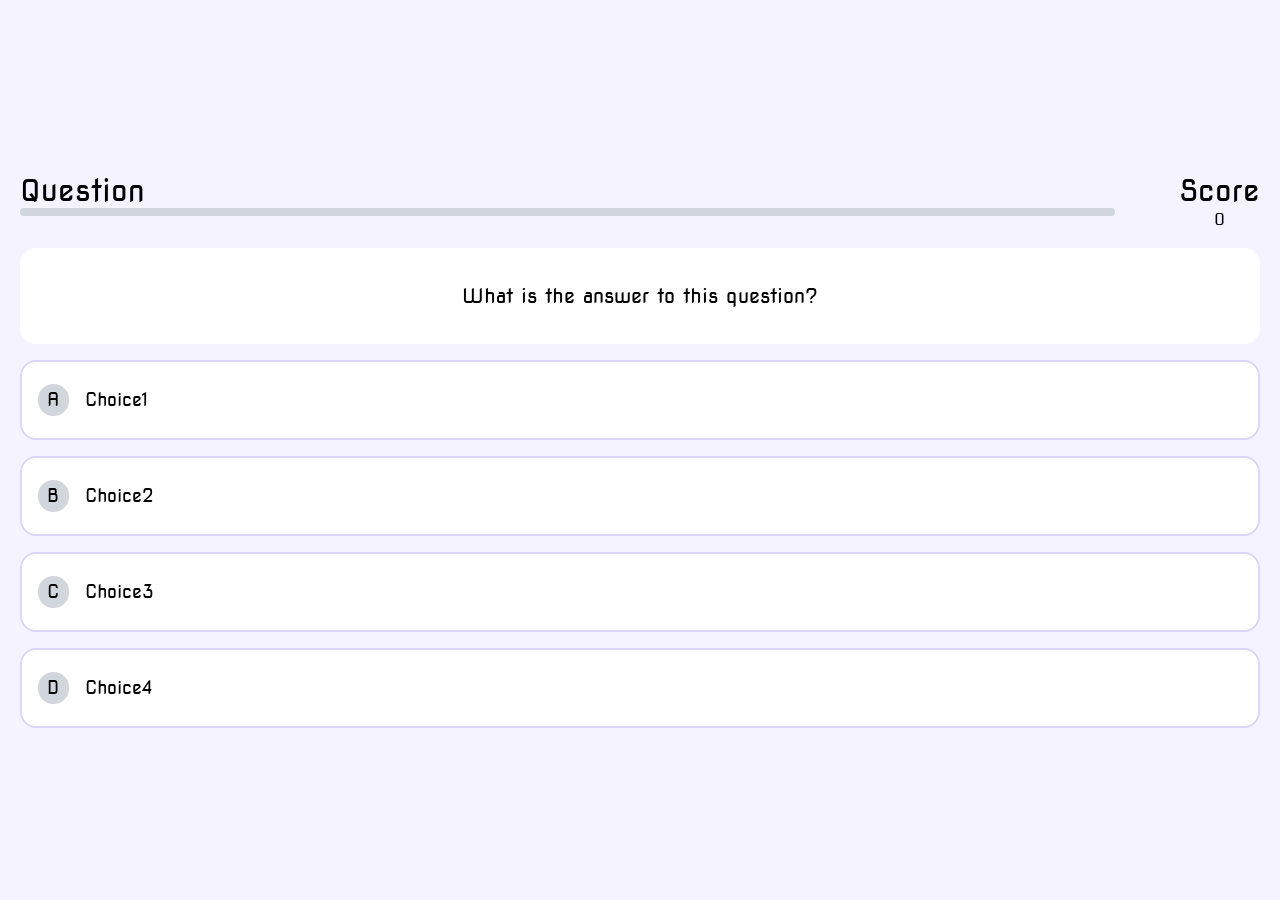
==== game.html @ 47054bf1 "home page and game page design" ====
<!DOCTYPE html>
<html lang="en">

<head>
  <meta charset="UTF-8">
  <meta name="viewport" content="width=device-width, initial-scale=1.0">
  <title>Play Quiz - QuizMaster | Answer Questions & Track Your Score</title>
<meta name="description" content="Answer multiple-choice questions one at a time and watch your score update live. Test your knowledge and see how many you can get right in this fast-paced quiz challenge.">
<link rel="shortcut icon" href="./assets/img/logo.ico" type="image/x-icon">

  <link rel="preconnect" href="https://fonts.googleapis.com">
<link rel="preconnect" href="https://fonts.gstatic.com" crossorigin>
<link href="https://fonts.googleapis.com/css2?family=Nova+Square&display=swap" rel="stylesheet">

  <link rel="stylesheet" href="/assets/css/output.css">
</head>

<body class="bg-violet-50 text-black dark:bg-slate-900 dark:text-violet-50 font-display">

  <div class="container px-4 md:px-5 mx-auto">
    <div id="game" class="flex flex-col gap-4 justify-center items-center min-h-screen">

      <div id="hud" class="flex gap-16 w-full">
        <div id="hud-item" class="w-full">
          <p id="progressText" class="text-3xl">Question</p>
          <div id="progressBar" class="w-full h-2 bg-gray-300 rounded-2xl overflow-hidden">
            <div id="progressBarFull" class="h-full bg-green-500 w-0"></div>
          </div>
        </div>

        <div id="hud-item" class="">
          <p id="progressText" class="text-3xl text-center">Score</p>
          <h1 id="score" class="text-center">0</h1>
        </div>

      </div>

      <h1 id="question" class="h-24 text-xl flex justify-center items-center bg-white w-full rounded-2xl">What is the answer to this question?</h1>
      <div id="choice" class="flex gap-2 items-center w-full rounded-2xl border-2 border-violet-200 bg-white text-lg p-4 transition-all ease-in-out duration-300 hover:cursor-pointer hover:shadow-2xl hover:bg-violet-200 hover:scale-[1.02]">
        <span id="choice_Prefix" class="w-8 h-8 rounded-full bg-gray-300 flex justify-center items-center">A</span>
        <p id="choice_text" class="p-2 w-full" data-number="1">Choice1</p>
      </div>

      <div id="choice" class="flex gap-2 items-center w-full rounded-2xl border-2 border-violet-200 bg-white text-lg p-4 transition-all ease-in-out duration-300 hover:cursor-pointer hover:shadow-2xl hover:bg-violet-200 hover:scale-[1.02]">
        <span id="choice_Prefix" class="w-8 h-8 rounded-full bg-gray-300 flex justify-center items-center">B</span>
        <p id="choice_text" class="p-2 w-full" data-number="2">Choice2</p>
      </div>

      <div id="choice" class="flex gap-2 items-center w-full rounded-2xl border-2 border-violet-200 bg-white text-lg p-4 transition-all ease-in-out duration-300 hover:cursor-pointer hover:shadow-2xl hover:bg-violet-200 hover:scale-[1.02]">
        <span id="choice_Prefix" class="w-8 h-8 rounded-full bg-gray-300 flex justify-center items-center">C</span>
        <p id="choice_text" class="p-2 w-full" data-number="3">Choice3</p>
      </div>

      <div id="choice" class="flex gap-2 items-center w-full rounded-2xl border-2 border-violet-200 bg-white text-lg p-4 transition-all ease-in-out duration-300 hover:cursor-pointer hover:shadow-2xl hover:bg-violet-200 hover:scale-[1.02]">
        <span id="choice_Prefix" class="w-8 h-8 rounded-full bg-gray-300 flex justify-center items-center">D</span>
        <p id="choice_text" class="p-2 w-full" data-number="4">Choice4</p>
      </div>



    </div>
  </div>

  <script src="./assets/js/main.js"></script>

</body>

</html>
---- assets/css/output.css ----
/*! tailwindcss v4.3.3 | MIT License | https://tailwindcss.com */
@layer properties;
@layer theme, base, components, utilities;
@layer theme {
  :root, :host {
    --font-sans: -apple-system, BlinkMacSystemFont, "Segoe UI", Roboto, "Helvetica Neue",
      "Noto Sans", Arial, sans-serif, "Apple Color Emoji", "Segoe UI Emoji",
      "Segoe UI Symbol", "Noto Color Emoji";
    --font-mono: ui-monospace, SFMono-Regular, Menlo, Monaco, Consolas, "Liberation Mono",
      "Courier New", monospace;
    --color-green-300: oklch(87.1% 0.15 154.449);
    --color-green-400: oklch(79.2% 0.209 151.711);
    --color-green-500: oklch(72.3% 0.219 149.579);
    --color-violet-50: oklch(96.9% 0.016 293.756);
    --color-violet-200: oklch(89.4% 0.057 293.283);
    --color-violet-500: oklch(60.6% 0.25 292.717);
    --color-violet-600: oklch(54.1% 0.281 293.009);
    --color-fuchsia-500: oklch(66.7% 0.295 322.15);
    --color-fuchsia-600: oklch(59.1% 0.293 322.896);
    --color-slate-900: oklch(20.8% 0.042 265.755);
    --color-gray-100: oklch(96.7% 0.003 264.542);
    --color-gray-200: oklch(92.8% 0.006 264.531);
    --color-gray-300: oklch(87.2% 0.01 258.338);
    --color-black: #000;
    --color-white: #fff;
    --spacing: 0.25rem;
    --text-lg: 1.125rem;
    --text-lg--line-height: calc(1.75 / 1.125);
    --text-xl: 1.25rem;
    --text-xl--line-height: calc(1.75 / 1.25);
    --text-2xl: 1.5rem;
    --text-2xl--line-height: calc(2 / 1.5);
    --text-3xl: 1.875rem;
    --text-3xl--line-height: calc(2.25 / 1.875);
    --text-5xl: 3rem;
    --text-5xl--line-height: 1;
    --font-weight-bold: 700;
    --radius-2xl: 1rem;
    --ease-in-out: cubic-bezier(0.4, 0, 0.2, 1);
    --default-transition-duration: 150ms;
    --default-transition-timing-function: cubic-bezier(0.4, 0, 0.2, 1);
    --default-font-family: var(--font-sans);
    --default-mono-font-family: var(--font-mono);
  }
}
@layer base {
  *, ::after, ::before, ::backdrop, ::file-selector-button {
    box-sizing: border-box;
    margin: 0;
    padding: 0;
    border: 0 solid;
  }
  html, :host {
    line-height: 1.5;
    -webkit-text-size-adjust: 100%;
    tab-size: 4;
    font-family: var(--default-font-family, -apple-system, BlinkMacSystemFont, "Segoe UI", Roboto, "Helvetica Neue", "Noto Sans", Arial, sans-serif, "Apple Color Emoji", "Segoe UI Emoji", "Segoe UI Symbol", "Noto Color Emoji");
    font-feature-settings: var(--default-font-feature-settings, normal);
    font-variation-settings: var(--default-font-variation-settings, normal);
    -webkit-tap-highlight-color: transparent;
  }
  hr {
    height: 0;
    color: inherit;
    border-top-width: 1px;
  }
  abbr:where([title]) {
    -webkit-text-decoration: underline dotted;
    text-decoration: underline dotted;
  }
  h1, h2, h3, h4, h5, h6 {
    font-size: inherit;
    font-weight: inherit;
  }
  a {
    color: inherit;
    -webkit-text-decoration: inherit;
    text-decoration: inherit;
  }
  b, strong {
    font-weight: bolder;
  }
  code, kbd, samp, pre {
    font-family: var(--default-mono-font-family, ui-monospace, SFMono-Regular, Menlo, Monaco, Consolas, "Liberation Mono", "Courier New", monospace);
    font-feature-settings: var(--default-mono-font-feature-settings, normal);
    font-variation-settings: var(--default-mono-font-variation-settings, normal);
    font-size: 1em;
  }
  small {
    font-size: 80%;
  }
  sub, sup {
    font-size: 75%;
    line-height: 0;
    position: relative;
    vertical-align: baseline;
  }
  sub {
    bottom: -0.25em;
  }
  sup {
    top: -0.5em;
  }
  table {
    text-indent: 0;
    border-color: inherit;
    border-collapse: collapse;
  }
  :-moz-focusring:where(:not(iframe)) {
    outline: auto;
  }
  progress {
    vertical-align: baseline;
  }
  summary {
    display: list-item;
  }
  ol, ul, menu {
    list-style: none;
  }
  img, svg, video, canvas, audio, iframe, embed, object {
    display: block;
    vertical-align: middle;
  }
  img, video {
    max-width: 100%;
    height: auto;
  }
  button, input, select, optgroup, textarea, ::file-selector-button {
    font: inherit;
    font-feature-settings: inherit;
    font-variation-settings: inherit;
    letter-spacing: inherit;
    color: inherit;
    border-radius: 0;
    background-color: transparent;
    opacity: 1;
  }
  :where(select:is([multiple], [size])) optgroup {
    font-weight: bolder;
  }
  :where(select:is([multiple], [size])) optgroup option {
    padding-inline-start: 20px;
  }
  ::file-selector-button {
    margin-inline-end: 4px;
  }
  ::placeholder {
    opacity: 1;
  }
  @supports (not (-webkit-appearance: -apple-pay-button))  or (contain-intrinsic-size: 1px) {
    ::placeholder {
      color: currentcolor;
      @supports (color: color-mix(in lab, red, red)) {
        color: color-mix(in oklab, currentcolor 50%, transparent);
      }
    }
  }
  textarea {
    resize: vertical;
  }
  ::-webkit-search-decoration {
    -webkit-appearance: none;
  }
  ::-webkit-date-and-time-value {
    min-height: 1lh;
    text-align: inherit;
  }
  ::-webkit-datetime-edit {
    display: inline-flex;
  }
  ::-webkit-datetime-edit-fields-wrapper {
    padding: 0;
  }
  ::-webkit-datetime-edit, ::-webkit-datetime-edit-year-field, ::-webkit-datetime-edit-month-field, ::-webkit-datetime-edit-day-field, ::-webkit-datetime-edit-hour-field, ::-webkit-datetime-edit-minute-field, ::-webkit-datetime-edit-second-field, ::-webkit-datetime-edit-millisecond-field, ::-webkit-datetime-edit-meridiem-field {
    padding-block: 0;
  }
  ::-webkit-calendar-picker-indicator {
    line-height: 1;
  }
  :-moz-ui-invalid {
    box-shadow: none;
  }
  button, input:where([type="button"], [type="reset"], [type="submit"]), ::file-selector-button {
    appearance: button;
  }
  ::-webkit-inner-spin-button, ::-webkit-outer-spin-button {
    height: auto;
  }
  [hidden]:where(:not([hidden="until-found"])) {
    display: none !important;
  }
}
@layer utilities {
  .container {
    width: 100%;
    @media (width >= 480px) {
      max-width: 480px;
    }
    @media (width >= 640px) {
      max-width: 640px;
    }
    @media (width >= 768px) {
      max-width: 768px;
    }
    @media (width >= 992px) {
      max-width: 992px;
    }
    @media (width >= 1280px) {
      max-width: 1280px;
    }
    @media (width >= 1536px) {
      max-width: 1536px;
    }
    @media (width >= 1920px) {
      max-width: 1920px;
    }
  }
  .mx-auto {
    margin-inline: auto;
  }
  .flex {
    display: flex;
  }
  .table {
    display: table;
  }
  .h-2 {
    height: calc(var(--spacing) * 2);
  }
  .h-8 {
    height: calc(var(--spacing) * 8);
  }
  .h-24 {
    height: calc(var(--spacing) * 24);
  }
  .h-40 {
    height: calc(var(--spacing) * 40);
  }
  .h-full {
    height: 100%;
  }
  .min-h-screen {
    min-height: 100vh;
  }
  .w-0 {
    width: 0px;
  }
  .w-1 {
    width: var(--spacing);
  }
  .w-1\/2 {
    width: calc(1 / 2 * 100%);
  }
  .w-1\/3 {
    width: calc(1 / 3 * 100%);
  }
  .w-8 {
    width: calc(var(--spacing) * 8);
  }
  .w-50 {
    width: calc(var(--spacing) * 50);
  }
  .w-full {
    width: 100%;
  }
  .border-collapse {
    border-collapse: collapse;
  }
  .resize {
    resize: both;
  }
  .flex-col {
    flex-direction: column;
  }
  .items-center {
    align-items: center;
  }
  .justify-center {
    justify-content: center;
  }
  .gap-1 {
    gap: var(--spacing);
  }
  .gap-2 {
    gap: calc(var(--spacing) * 2);
  }
  .gap-4 {
    gap: calc(var(--spacing) * 4);
  }
  .gap-5 {
    gap: calc(var(--spacing) * 5);
  }
  .gap-8 {
    gap: calc(var(--spacing) * 8);
  }
  .gap-12 {
    gap: calc(var(--spacing) * 12);
  }
  .gap-16 {
    gap: calc(var(--spacing) * 16);
  }
  .overflow-hidden {
    overflow: hidden;
  }
  .rounded-2xl {
    border-radius: var(--radius-2xl);
  }
  .rounded-full {
    border-radius: calc(infinity * 1px);
  }
  .border {
    border-style: var(--tw-border-style);
    border-width: 1px;
  }
  .border-2 {
    border-style: var(--tw-border-style);
    border-width: 2px;
  }
  .border-green-300 {
    border-color: var(--color-green-300);
  }
  .border-green-400 {
    border-color: var(--color-green-400);
  }
  .border-violet-200 {
    border-color: var(--color-violet-200);
  }
  .bg-gray-100 {
    background-color: var(--color-gray-100);
  }
  .bg-gray-200 {
    background-color: var(--color-gray-200);
  }
  .bg-gray-300 {
    background-color: var(--color-gray-300);
  }
  .bg-green-300 {
    background-color: var(--color-green-300);
  }
  .bg-green-400 {
    background-color: var(--color-green-400);
  }
  .bg-green-500 {
    background-color: var(--color-green-500);
  }
  .bg-violet-50 {
    background-color: var(--color-violet-50);
  }
  .bg-white {
    background-color: var(--color-white);
  }
  .bg-linear-to-bl {
    --tw-gradient-position: to bottom left;
    @supports (background-image: linear-gradient(in lab, red, red)) {
      --tw-gradient-position: to bottom left in oklab;
    }
    background-image: linear-gradient(var(--tw-gradient-stops));
  }
  .from-violet-500 {
    --tw-gradient-from: var(--color-violet-500);
    --tw-gradient-stops: var(--tw-gradient-via-stops, var(--tw-gradient-position), var(--tw-gradient-from) var(--tw-gradient-from-position), var(--tw-gradient-to) var(--tw-gradient-to-position));
  }
  .to-fuchsia-500 {
    --tw-gradient-to: var(--color-fuchsia-500);
    --tw-gradient-stops: var(--tw-gradient-via-stops, var(--tw-gradient-position), var(--tw-gradient-from) var(--tw-gradient-from-position), var(--tw-gradient-to) var(--tw-gradient-to-position));
  }
  .p-2 {
    padding: calc(var(--spacing) * 2);
  }
  .p-4 {
    padding: calc(var(--spacing) * 4);
  }
  .px-4 {
    padding-inline: calc(var(--spacing) * 4);
  }
  .px-5 {
    padding-inline: calc(var(--spacing) * 5);
  }
  .py-1 {
    padding-block: var(--spacing);
  }
  .py-2 {
    padding-block: calc(var(--spacing) * 2);
  }
  .py-5 {
    padding-block: calc(var(--spacing) * 5);
  }
  .py-8 {
    padding-block: calc(var(--spacing) * 8);
  }
  .text-center {
    text-align: center;
  }
  .font-display {
    font-family: Nova Square, sans-serif;
  }
  .text-2xl {
    font-size: var(--text-2xl);
    line-height: var(--tw-leading, var(--text-2xl--line-height));
  }
  .text-3xl {
    font-size: var(--text-3xl);
    line-height: var(--tw-leading, var(--text-3xl--line-height));
  }
  .text-5xl {
    font-size: var(--text-5xl);
    line-height: var(--tw-leading, var(--text-5xl--line-height));
  }
  .text-lg {
    font-size: var(--text-lg);
    line-height: var(--tw-leading, var(--text-lg--line-height));
  }
  .text-xl {
    font-size: var(--text-xl);
    line-height: var(--tw-leading, var(--text-xl--line-height));
  }
  .font-bold {
    --tw-font-weight: var(--font-weight-bold);
    font-weight: var(--font-weight-bold);
  }
  .text-black {
    color: var(--color-black);
  }
  .text-white {
    color: var(--color-white);
  }
  .no-underline {
    text-decoration-line: none;
  }
  .underline {
    text-decoration-line: underline;
  }
  .outline {
    outline-style: var(--tw-outline-style);
    outline-width: 1px;
  }
  .transition-all {
    transition-property: all;
    transition-timing-function: var(--tw-ease, var(--default-transition-timing-function));
    transition-duration: var(--tw-duration, var(--default-transition-duration));
  }
  .duration-300 {
    --tw-duration: 300ms;
    transition-duration: 300ms;
  }
  .ease-in-out {
    --tw-ease: var(--ease-in-out);
    transition-timing-function: var(--ease-in-out);
  }
  @media (hover: hover) {
    .hover\:scale-105:hover {
      --tw-scale-x: 105%;
      --tw-scale-y: 105%;
      --tw-scale-z: 105%;
      scale: var(--tw-scale-x) var(--tw-scale-y);
    }
    .hover\:scale-\[1\.02\]:hover {
      scale: 1.02;
    }
    .hover\:cursor-pointer:hover {
      cursor: pointer;
    }
    .hover\:bg-violet-200:hover {
      background-color: var(--color-violet-200);
    }
    .hover\:from-violet-600:hover {
      --tw-gradient-from: var(--color-violet-600);
      --tw-gradient-stops: var(--tw-gradient-via-stops, var(--tw-gradient-position), var(--tw-gradient-from) var(--tw-gradient-from-position), var(--tw-gradient-to) var(--tw-gradient-to-position));
    }
    .hover\:to-fuchsia-600:hover {
      --tw-gradient-to: var(--color-fuchsia-600);
      --tw-gradient-stops: var(--tw-gradient-via-stops, var(--tw-gradient-position), var(--tw-gradient-from) var(--tw-gradient-from-position), var(--tw-gradient-to) var(--tw-gradient-to-position));
    }
    .hover\:shadow-2xl:hover {
      --tw-shadow: 0 25px 50px -12px var(--tw-shadow-color, rgb(0 0 0 / 0.25));
      box-shadow: var(--tw-inset-shadow), var(--tw-inset-ring-shadow), var(--tw-ring-offset-shadow), var(--tw-ring-shadow), var(--tw-shadow);
    }
  }
  @media (width >= 480px) {
    .xs\:flex-col {
      flex-direction: column;
    }
  }
  @media (width >= 640px) {
    .sm\:flex-col {
      flex-direction: column;
    }
    .sm\:flex-row {
      flex-direction: row;
    }
  }
  @media (width >= 768px) {
    .md\:px-5 {
      padding-inline: calc(var(--spacing) * 5);
    }
    .md\:py-8 {
      padding-block: calc(var(--spacing) * 8);
    }
  }
  .dark\:bg-slate-900:is(.dark *) {
    background-color: var(--color-slate-900);
  }
  .dark\:text-violet-50:is(.dark *) {
    color: var(--color-violet-50);
  }
}
@property --tw-border-style {
  syntax: "*";
  inherits: false;
  initial-value: solid;
}
@property --tw-gradient-position {
  syntax: "*";
  inherits: false;
}
@property --tw-gradient-from {
  syntax: "<color>";
  inherits: false;
  initial-value: #0000;
}
@property --tw-gradient-via {
  syntax: "<color>";
  inherits: false;
  initial-value: #0000;
}
@property --tw-gradient-to {
  syntax: "<color>";
  inherits: false;
  initial-value: #0000;
}
@property --tw-gradient-stops {
  syntax: "*";
  inherits: false;
}
@property --tw-gradient-via-stops {
  syntax: "*";
  inherits: false;
}
@property --tw-gradient-from-position {
  syntax: "<length-percentage>";
  inherits: false;
  initial-value: 0%;
}
@property --tw-gradient-via-position {
  syntax: "<length-percentage>";
  inherits: false;
  initial-value: 50%;
}
@property --tw-gradient-to-position {
  syntax: "<length-percentage>";
  inherits: false;
  initial-value: 100%;
}
@property --tw-font-weight {
  syntax: "*";
  inherits: false;
}
@property --tw-outline-style {
  syntax: "*";
  inherits: false;
  initial-value: solid;
}
@property --tw-duration {
  syntax: "*";
  inherits: false;
}
@property --tw-ease {
  syntax: "*";
  inherits: false;
}
@property --tw-scale-x {
  syntax: "*";
  inherits: false;
  initial-value: 1;
}
@property --tw-scale-y {
  syntax: "*";
  inherits: false;
  initial-value: 1;
}
@property --tw-scale-z {
  syntax: "*";
  inherits: false;
  initial-value: 1;
}
@property --tw-shadow {
  syntax: "*";
  inherits: false;
  initial-value: 0 0 #0000;
}
@property --tw-shadow-color {
  syntax: "*";
  inherits: false;
}
@property --tw-shadow-alpha {
  syntax: "<percentage>";
  inherits: false;
  initial-value: 100%;
}
@property --tw-inset-shadow {
  syntax: "*";
  inherits: false;
  initial-value: 0 0 #0000;
}
@property --tw-inset-shadow-color {
  syntax: "*";
  inherits: false;
}
@property --tw-inset-shadow-alpha {
  syntax: "<percentage>";
  inherits: false;
  initial-value: 100%;
}
@property --tw-ring-color {
  syntax: "*";
  inherits: false;
}
@property --tw-ring-shadow {
  syntax: "*";
  inherits: false;
  initial-value: 0 0 #0000;
}
@property --tw-inset-ring-color {
  syntax: "*";
  inherits: false;
}
@property --tw-inset-ring-shadow {
  syntax: "*";
  inherits: false;
  initial-value: 0 0 #0000;
}
@property --tw-ring-inset {
  syntax: "*";
  inherits: false;
}
@property --tw-ring-offset-width {
  syntax: "<length>";
  inherits: false;
  initial-value: 0px;
}
@property --tw-ring-offset-color {
  syntax: "*";
  inherits: false;
  initial-value: #fff;
}
@property --tw-ring-offset-shadow {
  syntax: "*";
  inherits: false;
  initial-value: 0 0 #0000;
}
@layer properties {
  @supports ((-webkit-hyphens: none) and (not (margin-trim: inline))) or ((-moz-orient: inline) and (not (color:rgb(from red r g b)))) {
    *, ::before, ::after, ::backdrop {
      --tw-border-style: solid;
      --tw-gradient-position: initial;
      --tw-gradient-from: #0000;
      --tw-gradient-via: #0000;
      --tw-gradient-to: #0000;
      --tw-gradient-stops: initial;
      --tw-gradient-via-stops: initial;
      --tw-gradient-from-position: 0%;
      --tw-gradient-via-position: 50%;
      --tw-gradient-to-position: 100%;
      --tw-font-weight: initial;
      --tw-outline-style: solid;
      --tw-duration: initial;
      --tw-ease: initial;
      --tw-scale-x: 1;
      --tw-scale-y: 1;
      --tw-scale-z: 1;
      --tw-shadow: 0 0 #0000;
      --tw-shadow-color: initial;
      --tw-shadow-alpha: 100%;
      --tw-inset-shadow: 0 0 #0000;
      --tw-inset-shadow-color: initial;
      --tw-inset-shadow-alpha: 100%;
      --tw-ring-color: initial;
      --tw-ring-shadow: 0 0 #0000;
      --tw-inset-ring-color: initial;
      --tw-inset-ring-shadow: 0 0 #0000;
      --tw-ring-inset: initial;
      --tw-ring-offset-width: 0px;
      --tw-ring-offset-color: #fff;
      --tw-ring-offset-shadow: 0 0 #0000;
    }
  }
}
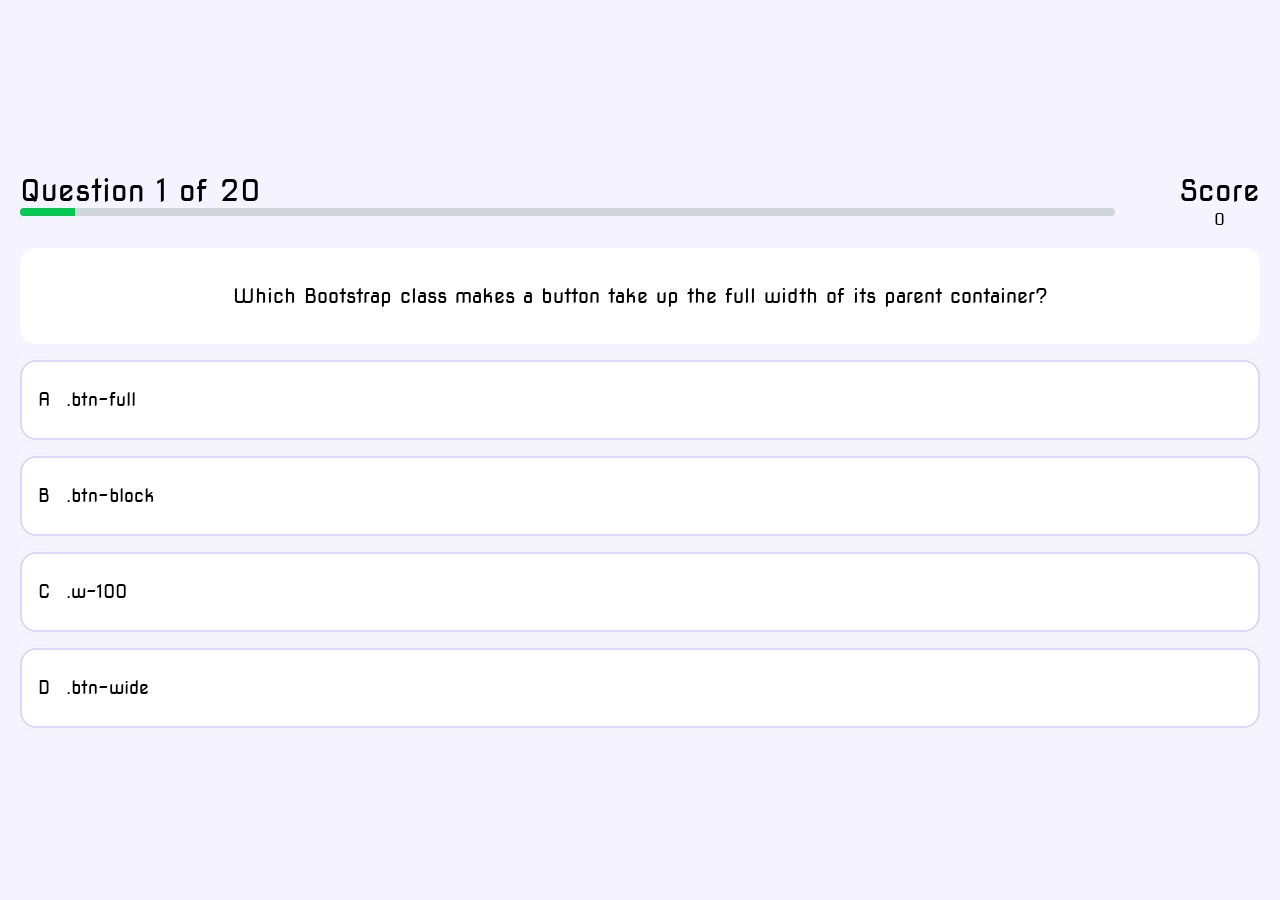
==== commit 03cca038: "add javascript" ====
--- a/game.html
+++ b/game.html
@@ -13,6 +13,7 @@
 <link href="https://fonts.googleapis.com/css2?family=Nova+Square&display=swap" rel="stylesheet">
 
   <link rel="stylesheet" href="/assets/css/output.css">
+  <link rel="stylesheet" href="./assets/css/main.css">
 </head>
 
 <body class="bg-violet-50 text-black dark:bg-slate-900 dark:text-violet-50 font-display">
@@ -21,39 +22,39 @@
     <div id="game" class="flex flex-col gap-4 justify-center items-center min-h-screen">
 
       <div id="hud" class="flex gap-16 w-full">
-        <div id="hud-item" class="w-full">
+        <div class="w-full">
           <p id="progressText" class="text-3xl">Question</p>
           <div id="progressBar" class="w-full h-2 bg-gray-300 rounded-2xl overflow-hidden">
             <div id="progressBarFull" class="h-full bg-green-500 w-0"></div>
           </div>
         </div>
 
-        <div id="hud-item" class="">
-          <p id="progressText" class="text-3xl text-center">Score</p>
+        <div class="">
+          <p class="text-3xl text-center">Score</p>
           <h1 id="score" class="text-center">0</h1>
         </div>
 
       </div>
 
       <h1 id="question" class="h-24 text-xl flex justify-center items-center bg-white w-full rounded-2xl">What is the answer to this question?</h1>
-      <div id="choice" class="flex gap-2 items-center w-full rounded-2xl border-2 border-violet-200 bg-white text-lg p-4 transition-all ease-in-out duration-300 hover:cursor-pointer hover:shadow-2xl hover:bg-violet-200 hover:scale-[1.02]">
-        <span id="choice_Prefix" class="w-8 h-8 rounded-full bg-gray-300 flex justify-center items-center">A</span>
-        <p id="choice_text" class="p-2 w-full" data-number="1">Choice1</p>
+      <div class="choice flex gap-2 items-center w-full rounded-2xl border-2 border-violet-200 bg-white text-lg p-4 transition-all ease-in-out duration-300 hover:cursor-pointer hover:shadow-2xl hover:bg-violet-200 hover:scale-[1.02]">
+        <span class="choice_Prefix">A</span>
+        <p  class="choice_text p-2 w-full" data-number="1">Choice1</p>
       </div>
 
-      <div id="choice" class="flex gap-2 items-center w-full rounded-2xl border-2 border-violet-200 bg-white text-lg p-4 transition-all ease-in-out duration-300 hover:cursor-pointer hover:shadow-2xl hover:bg-violet-200 hover:scale-[1.02]">
-        <span id="choice_Prefix" class="w-8 h-8 rounded-full bg-gray-300 flex justify-center items-center">B</span>
-        <p id="choice_text" class="p-2 w-full" data-number="2">Choice2</p>
+      <div class="choice flex gap-2 items-center w-full rounded-2xl border-2 border-violet-200 bg-white text-lg p-4 transition-all ease-in-out duration-300 hover:cursor-pointer hover:shadow-2xl hover:bg-violet-200 hover:scale-[1.02]">
+        <span class="choice_Prefix">B</span>
+        <p  class="choice_text p-2 w-full" data-number="2">Choice2</p>
       </div>
 
-      <div id="choice" class="flex gap-2 items-center w-full rounded-2xl border-2 border-violet-200 bg-white text-lg p-4 transition-all ease-in-out duration-300 hover:cursor-pointer hover:shadow-2xl hover:bg-violet-200 hover:scale-[1.02]">
-        <span id="choice_Prefix" class="w-8 h-8 rounded-full bg-gray-300 flex justify-center items-center">C</span>
-        <p id="choice_text" class="p-2 w-full" data-number="3">Choice3</p>
+      <div class="choice flex gap-2 items-center w-full rounded-2xl border-2 border-violet-200 bg-white text-lg p-4 transition-all ease-in-out duration-300 hover:cursor-pointer hover:shadow-2xl hover:bg-violet-200 hover:scale-[1.02]">
+        <span class="choice_Prefix">C</span>
+        <p  class="choice_text p-2 w-full" data-number="3">Choice3</p>
       </div>
 
-      <div id="choice" class="flex gap-2 items-center w-full rounded-2xl border-2 border-violet-200 bg-white text-lg p-4 transition-all ease-in-out duration-300 hover:cursor-pointer hover:shadow-2xl hover:bg-violet-200 hover:scale-[1.02]">
-        <span id="choice_Prefix" class="w-8 h-8 rounded-full bg-gray-300 flex justify-center items-center">D</span>
-        <p id="choice_text" class="p-2 w-full" data-number="4">Choice4</p>
+      <div class="choice flex gap-2 items-center w-full rounded-2xl border-2 border-violet-200 bg-white text-lg p-4 transition-all ease-in-out duration-300 hover:cursor-pointer hover:shadow-2xl hover:bg-violet-200 hover:scale-[1.02]">
+        <span class="choice_Prefix">D</span>
+        <p  class="choice_text p-2 w-full" data-number="4">Choice4</p>
       </div>
 
 
@@ -61,7 +62,7 @@
     </div>
   </div>
 
-  <script src="./assets/js/main.js"></script>
+  <script src="./assets/js/game.js"></script>
 
 </body>
 
--- a/assets/css/output.css
+++ b/assets/css/output.css
@@ -8,6 +8,11 @@
       "Segoe UI Symbol", "Noto Color Emoji";
     --font-mono: ui-monospace, SFMono-Regular, Menlo, Monaco, Consolas, "Liberation Mono",
       "Courier New", monospace;
+    --color-red-200: oklch(88.5% 0.062 18.334);
+    --color-red-500: oklch(63.7% 0.237 25.331);
+    --color-green-50: oklch(98.2% 0.018 155.826);
+    --color-green-100: oklch(96.2% 0.044 156.743);
+    --color-green-200: oklch(92.5% 0.084 155.995);
     --color-green-300: oklch(87.1% 0.15 154.449);
     --color-green-400: oklch(79.2% 0.209 151.711);
     --color-green-500: oklch(72.3% 0.219 149.579);
@@ -192,6 +197,18 @@
   }
 }
 @layer utilities {
+  .absolute {
+    position: absolute;
+  }
+  .fixed {
+    position: fixed;
+  }
+  .relative {
+    position: relative;
+  }
+  .static {
+    position: static;
+  }
   .container {
     width: 100%;
     @media (width >= 480px) {
@@ -222,6 +239,9 @@
   .flex {
     display: flex;
   }
+  .grid {
+    display: grid;
+  }
   .table {
     display: table;
   }
@@ -231,6 +251,9 @@
   .h-8 {
     height: calc(var(--spacing) * 8);
   }
+  .h-10 {
+    height: calc(var(--spacing) * 10);
+  }
   .h-24 {
     height: calc(var(--spacing) * 24);
   }
@@ -258,8 +281,14 @@
   .w-8 {
     width: calc(var(--spacing) * 8);
   }
+  .w-10 {
+    width: calc(var(--spacing) * 10);
+  }
   .w-50 {
     width: calc(var(--spacing) * 50);
+  }
+  .w-100 {
+    width: calc(var(--spacing) * 100);
   }
   .w-full {
     width: 100%;
@@ -317,15 +346,27 @@
     border-style: var(--tw-border-style);
     border-width: 2px;
   }
+  .border-green-200 {
+    border-color: var(--color-green-200);
+  }
   .border-green-300 {
     border-color: var(--color-green-300);
   }
   .border-green-400 {
     border-color: var(--color-green-400);
   }
+  .border-green-500 {
+    border-color: var(--color-green-500);
+  }
+  .border-red-500 {
+    border-color: var(--color-red-500);
+  }
   .border-violet-200 {
     border-color: var(--color-violet-200);
   }
+  .border-violet-500 {
+    border-color: var(--color-violet-500);
+  }
   .bg-gray-100 {
     background-color: var(--color-gray-100);
   }
@@ -335,6 +376,33 @@
   .bg-gray-300 {
     background-color: var(--color-gray-300);
   }
+  .bg-gray-300\/70 {
+    background-color: color-mix(in srgb, oklch(87.2% 0.01 258.338) 70%, transparent);
+    @supports (color: color-mix(in lab, red, red)) {
+      background-color: color-mix(in oklab, var(--color-gray-300) 70%, transparent);
+    }
+  }
+  .bg-gray-300\/80 {
+    background-color: color-mix(in srgb, oklch(87.2% 0.01 258.338) 80%, transparent);
+    @supports (color: color-mix(in lab, red, red)) {
+      background-color: color-mix(in oklab, var(--color-gray-300) 80%, transparent);
+    }
+  }
+  .bg-green-50 {
+    background-color: var(--color-green-50);
+  }
+  .bg-green-100 {
+    background-color: var(--color-green-100);
+  }
+  .bg-green-200 {
+    background-color: var(--color-green-200);
+  }
+  .bg-green-200\/70 {
+    background-color: color-mix(in srgb, oklch(92.5% 0.084 155.995) 70%, transparent);
+    @supports (color: color-mix(in lab, red, red)) {
+      background-color: color-mix(in oklab, var(--color-green-200) 70%, transparent);
+    }
+  }
   .bg-green-300 {
     background-color: var(--color-green-300);
   }
@@ -343,6 +411,9 @@
   }
   .bg-green-500 {
     background-color: var(--color-green-500);
+  }
+  .bg-red-200 {
+    background-color: var(--color-red-200);
   }
   .bg-violet-50 {
     background-color: var(--color-violet-50);
--- a/assets/css/main.css
+++ b/assets/css/main.css
@@ -0,0 +1,10 @@
+.isCorrect{
+  border: oklch(76.8% 0.233 130.85);
+  background-color: oklch(93.8% 0.127 124.321);
+}
+
+
+.isNotCorrect{
+  border: oklch(63.7% 0.237 25.331);
+  background-color: oklch(88.5% 0.062 18.334);
+}
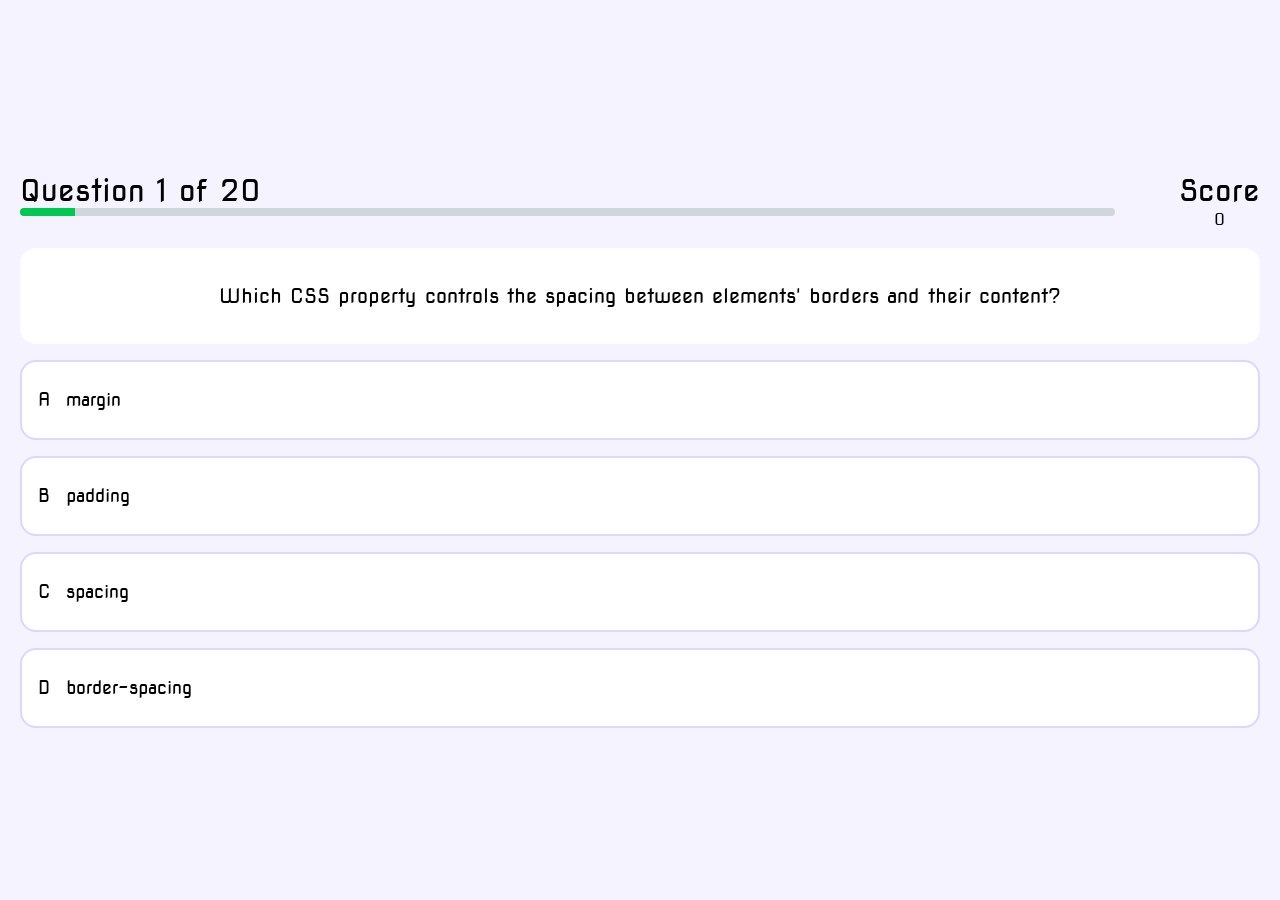
==== commit bd45fd5f: "fix output.css link" ====
--- a/game.html
+++ b/game.html
@@ -12,7 +12,7 @@
 <link rel="preconnect" href="https://fonts.gstatic.com" crossorigin>
 <link href="https://fonts.googleapis.com/css2?family=Nova+Square&display=swap" rel="stylesheet">
 
-  <link rel="stylesheet" href="/assets/css/output.css">
+  <link rel="stylesheet" href="./assets/css/output.css">
   <link rel="stylesheet" href="./assets/css/main.css">
 </head>
 
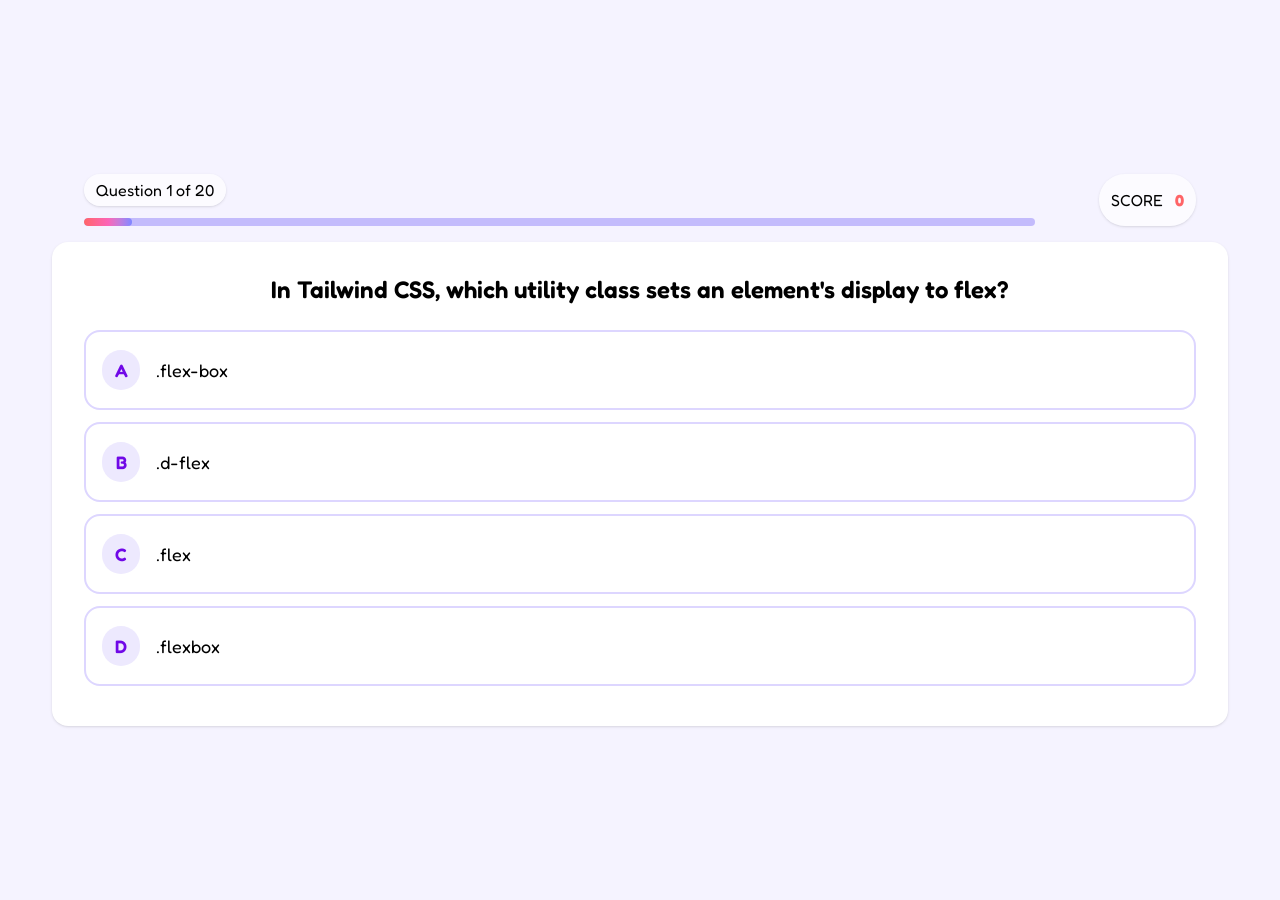
==== commit 5791120c: "fix game and index page design, add next button" ====
--- a/game.html
+++ b/game.html
@@ -5,13 +5,15 @@
   <meta charset="UTF-8">
   <meta name="viewport" content="width=device-width, initial-scale=1.0">
   <title>Play Quiz - QuizMaster | Answer Questions & Track Your Score</title>
-<meta name="description" content="Answer multiple-choice questions one at a time and watch your score update live. Test your knowledge and see how many you can get right in this fast-paced quiz challenge.">
-<link rel="shortcut icon" href="./assets/img/logo.ico" type="image/x-icon">
+  <meta name="description"
+    content="Answer multiple-choice questions one at a time and watch your score update live. Test your knowledge and see how many you can get right in this fast-paced quiz challenge.">
+  <link rel="shortcut icon" href="./assets/img/logo.ico" type="image/x-icon">
 
   <link rel="preconnect" href="https://fonts.googleapis.com">
-<link rel="preconnect" href="https://fonts.gstatic.com" crossorigin>
-<link href="https://fonts.googleapis.com/css2?family=Nova+Square&display=swap" rel="stylesheet">
-
+  <link rel="preconnect" href="https://fonts.gstatic.com" crossorigin>
+  <link
+    href="https://fonts.googleapis.com/css2?family=DM+Sans:ital,opsz,wght@0,9..40,100..1000;1,9..40,100..1000&family=Fredoka:wght@300..700&family=Space+Mono:ital,wght@0,400;0,700;1,400;1,700&display=swap"
+    rel="stylesheet">
   <link rel="stylesheet" href="./assets/css/output.css">
   <link rel="stylesheet" href="./assets/css/main.css">
 </head>
@@ -19,44 +21,73 @@
 <body class="bg-violet-50 text-black dark:bg-slate-900 dark:text-violet-50 font-display">
 
   <div class="container px-4 md:px-5 mx-auto">
-    <div id="game" class="flex flex-col gap-4 justify-center items-center min-h-screen">
+    <div class="flex flex-col gap-4 justify-center py-5 px-6 sm:px-8 items-center min-h-screen">
 
-      <div id="hud" class="flex gap-16 w-full">
-        <div class="w-full">
-          <p id="progressText" class="text-3xl">Question</p>
-          <div id="progressBar" class="w-full h-2 bg-gray-300 rounded-2xl overflow-hidden">
-            <div id="progressBarFull" class="h-full bg-green-500 w-0"></div>
+      <div class="flex gap-16 w-full px-6 sm:px-8">
+        <div class="w-full flex flex-col gap-3 items-start">
+          <span id="progressText" class="progressText bg-white/70 px-3 py-1 rounded-full shadow-sm">Q1 /
+            10</span>
+          <div class="progressBar w-full h-2 rounded-full overflow-hidden bg-indigo-600/30">
+            <div
+              class="progressBarFull h-full rounded-full bg-linear-to-r from-red-400 via-pink-400 to-indigo-400 transition-all duration-300 ease-in-out"
+              style="width:10%"></div>
           </div>
+
         </div>
 
-        <div class="">
-          <p class="text-3xl text-center">Score</p>
-          <h1 id="score" class="text-center">0</h1>
-        </div>
+        <span class="bg-white/70 px-3 py-1 rounded-full shadow-sm flex gap-3 items-center">
+          SCORE <span class="score text-red-400 font-bold">0</span>
+        </span>
 
       </div>
 
-      <h1 id="question" class="h-24 text-xl flex justify-center items-center bg-white w-full rounded-2xl">What is the answer to this question?</h1>
-      <div class="choice flex gap-2 items-center w-full rounded-2xl border-2 border-violet-200 bg-white text-lg p-4 transition-all ease-in-out duration-300 hover:cursor-pointer hover:shadow-2xl hover:bg-violet-200 hover:scale-[1.02]">
-        <span class="choice_Prefix">A</span>
-        <p  class="choice_text p-2 w-full" data-number="1">Choice1</p>
+      <div class="bg-white rounded-2xl p-6 sm:p-8 shadow-sm w-full flex flex-col gap-2 justify-end">
+
+        <h1
+          class="question  font-display text-xl sm:text-2xl font-semibold mb-4 flex justify-center items-center w-full rounded-2xl">
+          What is the answer to this question?</h1>
+
+        <div class="flex flex-col gap-3">
+          <div
+            class="choice flex gap-2 items-center w-full rounded-2xl border-2 border-violet-200 group text-lg p-4 transition-all ease-in-out duration-300 hover:cursor-pointer hover:shadow-2xl hover:scale-[1.01]">
+            <span
+              class="flex h-10 w-10 items-center justify-center rounded-full bg-violet-100 text-violet-700 font-semibold transition-all duration-300 group-hover:bg-violet-500 group-hover:text-white">
+              A</span>
+            <p class="choice_text p-2 w-full" data-number="1">Choice1</p>
+          </div>
+
+          <div
+            class="choice flex gap-2 items-center w-full rounded-2xl border-2 border-violet-200 group text-lg p-4 transition-all ease-in-out duration-300 hover:cursor-pointer hover:shadow-2xl hover:scale-[1.01]">
+            <span
+              class="flex h-10 w-10 items-center justify-center rounded-full bg-violet-100 text-violet-700 font-semibold transition-all duration-300 group-hover:bg-violet-500 group-hover:text-white">B</span>
+            <p class="choice_text p-2 w-full" data-number="2">Choice2</p>
+          </div>
+
+          <div
+            class="choice flex gap-2 items-center w-full rounded-2xl border-2 border-violet-200 group text-lg p-4 transition-all ease-in-out duration-300 hover:cursor-pointer hover:shadow-2xl hover:scale-[1.01]">
+            <span
+              class="flex h-10 w-10 items-center justify-center rounded-full bg-violet-100 text-violet-700 font-semibold transition-all duration-300 group-hover:bg-violet-500 group-hover:text-white">C</span>
+            <p class="choice_text p-2 w-full" data-number="3">Choice3</p>
+          </div>
+
+          <div
+            class="choice flex gap-2 items-center w-full rounded-2xl border-2 border-violet-200 group text-lg p-4 transition-all ease-in-out duration-300 hover:cursor-pointer hover:shadow-2xl hover:scale-[1.01]">
+            <span
+              class="flex h-10 w-10 items-center justify-center rounded-full bg-violet-100 text-violet-700 font-semibold transition-all duration-300 group-hover:bg-violet-500 group-hover:text-white">D</span>
+            <p class="choice_text p-2 w-full" data-number="4">Choice4</p>
+          </div>
+        </div>
+<div class="flex justify-end">
+  <button 
+  class="nextBtn hidden flex gap-2 font-display font-semibold px-6 py-2.5 rounded-2xl bg-pink-500 text-white shadow-sm shadow-pink-500 hover:brightness-105">
+  Next <svg xmlns="http://www.w3.org/2000/svg" width="24" height="24" viewBox="0 0 24 24">
+	<path fill="currentColor" d="M12 21c-.801 0-1.555-.312-2.121-.879S8.999 18.8 9 17.998c0-.746.271-.998.764-1.998H4.928c-1.654 0-3-1.347-3-3s1.346-3 3-3h4.836C9.27 9 9 8.745 9 7.999a2.98 2.98 0 0 1 .88-2.121c1.132-1.132 3.108-1.133 4.241.001L21.242 13l-7.121 7.121A2.98 2.98 0 0 1 12 21m-7.072-9a1.001 1.001 0 0 0 0 2h9.658l-3.293 3.293a1 1 0 0 0-.293.706c0 .269.104.519.293.708a1.023 1.023 0 0 0 1.414 0L18.414 13l-5.707-5.707a1.023 1.023 0 0 0-1.414 0a1 1 0 0 0-.293.706c0 .268.104.519.293.708L14.586 12z" />
+</svg>
+
+</button>
+</div>
+
       </div>
-
-      <div class="choice flex gap-2 items-center w-full rounded-2xl border-2 border-violet-200 bg-white text-lg p-4 transition-all ease-in-out duration-300 hover:cursor-pointer hover:shadow-2xl hover:bg-violet-200 hover:scale-[1.02]">
-        <span class="choice_Prefix">B</span>
-        <p  class="choice_text p-2 w-full" data-number="2">Choice2</p>
-      </div>
-
-      <div class="choice flex gap-2 items-center w-full rounded-2xl border-2 border-violet-200 bg-white text-lg p-4 transition-all ease-in-out duration-300 hover:cursor-pointer hover:shadow-2xl hover:bg-violet-200 hover:scale-[1.02]">
-        <span class="choice_Prefix">C</span>
-        <p  class="choice_text p-2 w-full" data-number="3">Choice3</p>
-      </div>
-
-      <div class="choice flex gap-2 items-center w-full rounded-2xl border-2 border-violet-200 bg-white text-lg p-4 transition-all ease-in-out duration-300 hover:cursor-pointer hover:shadow-2xl hover:bg-violet-200 hover:scale-[1.02]">
-        <span class="choice_Prefix">D</span>
-        <p  class="choice_text p-2 w-full" data-number="4">Choice4</p>
-      </div>
-
 
 
     </div>
--- a/assets/css/output.css
+++ b/assets/css/output.css
@@ -3,32 +3,32 @@
 @layer theme, base, components, utilities;
 @layer theme {
   :root, :host {
-    --font-sans: -apple-system, BlinkMacSystemFont, "Segoe UI", Roboto, "Helvetica Neue",
-      "Noto Sans", Arial, sans-serif, "Apple Color Emoji", "Segoe UI Emoji",
-      "Segoe UI Symbol", "Noto Color Emoji";
-    --font-mono: ui-monospace, SFMono-Regular, Menlo, Monaco, Consolas, "Liberation Mono",
-      "Courier New", monospace;
-    --color-red-200: oklch(88.5% 0.062 18.334);
-    --color-red-500: oklch(63.7% 0.237 25.331);
-    --color-green-50: oklch(98.2% 0.018 155.826);
-    --color-green-100: oklch(96.2% 0.044 156.743);
-    --color-green-200: oklch(92.5% 0.084 155.995);
-    --color-green-300: oklch(87.1% 0.15 154.449);
-    --color-green-400: oklch(79.2% 0.209 151.711);
+    --color-red-400: oklch(70.4% 0.191 22.216);
+    --color-amber-300: oklch(87.9% 0.169 91.605);
+    --color-amber-700: oklch(55.5% 0.163 48.998);
     --color-green-500: oklch(72.3% 0.219 149.579);
+    --color-indigo-400: oklch(67.3% 0.182 276.935);
+    --color-indigo-600: oklch(51.1% 0.262 276.966);
+    --color-indigo-900: oklch(35.9% 0.144 278.697);
     --color-violet-50: oklch(96.9% 0.016 293.756);
+    --color-violet-100: oklch(94.3% 0.029 294.588);
     --color-violet-200: oklch(89.4% 0.057 293.283);
     --color-violet-500: oklch(60.6% 0.25 292.717);
     --color-violet-600: oklch(54.1% 0.281 293.009);
+    --color-violet-700: oklch(49.1% 0.27 292.581);
     --color-fuchsia-500: oklch(66.7% 0.295 322.15);
     --color-fuchsia-600: oklch(59.1% 0.293 322.896);
+    --color-pink-400: oklch(71.8% 0.202 349.761);
+    --color-pink-500: oklch(65.6% 0.241 354.308);
     --color-slate-900: oklch(20.8% 0.042 265.755);
-    --color-gray-100: oklch(96.7% 0.003 264.542);
-    --color-gray-200: oklch(92.8% 0.006 264.531);
     --color-gray-300: oklch(87.2% 0.01 258.338);
     --color-black: #000;
     --color-white: #fff;
     --spacing: 0.25rem;
+    --container-sm: 24rem;
+    --container-md: 28rem;
+    --text-sm: 0.875rem;
+    --text-sm--line-height: calc(1.25 / 0.875);
     --text-lg: 1.125rem;
     --text-lg--line-height: calc(1.75 / 1.125);
     --text-xl: 1.25rem;
@@ -37,15 +37,18 @@
     --text-2xl--line-height: calc(2 / 1.5);
     --text-3xl: 1.875rem;
     --text-3xl--line-height: calc(2.25 / 1.875);
+    --text-4xl: 2.25rem;
+    --text-4xl--line-height: calc(2.5 / 2.25);
     --text-5xl: 3rem;
     --text-5xl--line-height: 1;
+    --font-weight-semibold: 600;
     --font-weight-bold: 700;
+    --leading-tight: 1.25;
     --radius-2xl: 1rem;
+    --radius-3xl: 1.5rem;
     --ease-in-out: cubic-bezier(0.4, 0, 0.2, 1);
     --default-transition-duration: 150ms;
     --default-transition-timing-function: cubic-bezier(0.4, 0, 0.2, 1);
-    --default-font-family: var(--font-sans);
-    --default-mono-font-family: var(--font-mono);
   }
 }
 @layer base {
@@ -59,9 +62,9 @@
     line-height: 1.5;
     -webkit-text-size-adjust: 100%;
     tab-size: 4;
-    font-family: var(--default-font-family, -apple-system, BlinkMacSystemFont, "Segoe UI", Roboto, "Helvetica Neue", "Noto Sans", Arial, sans-serif, "Apple Color Emoji", "Segoe UI Emoji", "Segoe UI Symbol", "Noto Color Emoji");
-    font-feature-settings: var(--default-font-feature-settings, normal);
-    font-variation-settings: var(--default-font-variation-settings, normal);
+    font-family: DM Sans, sans-serif;
+    font-feature-settings: normal;
+    font-variation-settings: normal;
     -webkit-tap-highlight-color: transparent;
   }
   hr {
@@ -86,9 +89,9 @@
     font-weight: bolder;
   }
   code, kbd, samp, pre {
-    font-family: var(--default-mono-font-family, ui-monospace, SFMono-Regular, Menlo, Monaco, Consolas, "Liberation Mono", "Courier New", monospace);
-    font-feature-settings: var(--default-mono-font-feature-settings, normal);
-    font-variation-settings: var(--default-mono-font-variation-settings, normal);
+    font-family: Space Mono, monospace;
+    font-feature-settings: normal;
+    font-variation-settings: normal;
     font-size: 1em;
   }
   small {
@@ -197,6 +200,9 @@
   }
 }
 @layer utilities {
+  .pointer-events-none {
+    pointer-events: none;
+  }
   .absolute {
     position: absolute;
   }
@@ -208,6 +214,9 @@
   }
   .static {
     position: static;
+  }
+  .inset-0 {
+    inset: 0px;
   }
   .container {
     width: 100%;
@@ -236,12 +245,33 @@
   .mx-auto {
     margin-inline: auto;
   }
+  .mt-2 {
+    margin-top: calc(var(--spacing) * 2);
+  }
+  .mt-5 {
+    margin-top: calc(var(--spacing) * 5);
+  }
+  .mb-3 {
+    margin-bottom: calc(var(--spacing) * 3);
+  }
+  .mb-4 {
+    margin-bottom: calc(var(--spacing) * 4);
+  }
+  .mb-5 {
+    margin-bottom: calc(var(--spacing) * 5);
+  }
+  .mb-6 {
+    margin-bottom: calc(var(--spacing) * 6);
+  }
   .flex {
     display: flex;
   }
   .grid {
     display: grid;
   }
+  .hidden {
+    display: none;
+  }
   .table {
     display: table;
   }
@@ -254,11 +284,17 @@
   .h-10 {
     height: calc(var(--spacing) * 10);
   }
+  .h-11 {
+    height: calc(var(--spacing) * 11);
+  }
+  .h-22 {
+    height: calc(var(--spacing) * 22);
+  }
   .h-24 {
     height: calc(var(--spacing) * 24);
   }
-  .h-40 {
-    height: calc(var(--spacing) * 40);
+  .h-28 {
+    height: calc(var(--spacing) * 28);
   }
   .h-full {
     height: 100%;
@@ -269,23 +305,20 @@
   .w-0 {
     width: 0px;
   }
-  .w-1 {
-    width: var(--spacing);
-  }
-  .w-1\/2 {
-    width: calc(1 / 2 * 100%);
-  }
-  .w-1\/3 {
-    width: calc(1 / 3 * 100%);
-  }
   .w-8 {
     width: calc(var(--spacing) * 8);
   }
   .w-10 {
     width: calc(var(--spacing) * 10);
   }
-  .w-50 {
-    width: calc(var(--spacing) * 50);
+  .w-11 {
+    width: calc(var(--spacing) * 11);
+  }
+  .w-22 {
+    width: calc(var(--spacing) * 22);
+  }
+  .w-28 {
+    width: calc(var(--spacing) * 28);
   }
   .w-100 {
     width: calc(var(--spacing) * 100);
@@ -293,6 +326,18 @@
   .w-full {
     width: 100%;
   }
+  .max-w-md {
+    max-width: var(--container-md);
+  }
+  .min-w-md {
+    min-width: var(--container-md);
+  }
+  .min-w-sm {
+    min-width: var(--container-sm);
+  }
+  .flex-1 {
+    flex: 1;
+  }
   .border-collapse {
     border-collapse: collapse;
   }
@@ -305,26 +350,35 @@
   .items-center {
     align-items: center;
   }
+  .items-end {
+    align-items: flex-end;
+  }
+  .items-start {
+    align-items: flex-start;
+  }
+  .justify-between {
+    justify-content: space-between;
+  }
   .justify-center {
     justify-content: center;
   }
+  .justify-end {
+    justify-content: flex-end;
+  }
   .gap-1 {
     gap: var(--spacing);
   }
   .gap-2 {
     gap: calc(var(--spacing) * 2);
   }
+  .gap-3 {
+    gap: calc(var(--spacing) * 3);
+  }
   .gap-4 {
     gap: calc(var(--spacing) * 4);
   }
-  .gap-5 {
-    gap: calc(var(--spacing) * 5);
-  }
-  .gap-8 {
-    gap: calc(var(--spacing) * 8);
-  }
-  .gap-12 {
-    gap: calc(var(--spacing) * 12);
+  .gap-10 {
+    gap: calc(var(--spacing) * 10);
   }
   .gap-16 {
     gap: calc(var(--spacing) * 16);
@@ -332,8 +386,17 @@
   .overflow-hidden {
     overflow: hidden;
   }
+  .overflow-visible {
+    overflow: visible;
+  }
+  .overflow-x-auto {
+    overflow-x: auto;
+  }
   .rounded-2xl {
     border-radius: var(--radius-2xl);
+  }
+  .rounded-3xl {
+    border-radius: var(--radius-3xl);
   }
   .rounded-full {
     border-radius: calc(infinity * 1px);
@@ -346,80 +409,65 @@
     border-style: var(--tw-border-style);
     border-width: 2px;
   }
-  .border-green-200 {
-    border-color: var(--color-green-200);
-  }
-  .border-green-300 {
-    border-color: var(--color-green-300);
-  }
-  .border-green-400 {
-    border-color: var(--color-green-400);
-  }
   .border-green-500 {
     border-color: var(--color-green-500);
   }
-  .border-red-500 {
-    border-color: var(--color-red-500);
-  }
   .border-violet-200 {
     border-color: var(--color-violet-200);
   }
-  .border-violet-500 {
-    border-color: var(--color-violet-500);
-  }
-  .bg-gray-100 {
-    background-color: var(--color-gray-100);
-  }
-  .bg-gray-200 {
-    background-color: var(--color-gray-200);
+  .bg-amber-700 {
+    background-color: var(--color-amber-700);
   }
   .bg-gray-300 {
     background-color: var(--color-gray-300);
   }
-  .bg-gray-300\/70 {
-    background-color: color-mix(in srgb, oklch(87.2% 0.01 258.338) 70%, transparent);
+  .bg-gray-300\/0 {
+    background-color: color-mix(in srgb, oklch(87.2% 0.01 258.338) 0%, transparent);
     @supports (color: color-mix(in lab, red, red)) {
-      background-color: color-mix(in oklab, var(--color-gray-300) 70%, transparent);
-    }
-  }
-  .bg-gray-300\/80 {
-    background-color: color-mix(in srgb, oklch(87.2% 0.01 258.338) 80%, transparent);
-    @supports (color: color-mix(in lab, red, red)) {
-      background-color: color-mix(in oklab, var(--color-gray-300) 80%, transparent);
-    }
-  }
-  .bg-green-50 {
-    background-color: var(--color-green-50);
-  }
-  .bg-green-100 {
-    background-color: var(--color-green-100);
-  }
-  .bg-green-200 {
-    background-color: var(--color-green-200);
-  }
-  .bg-green-200\/70 {
-    background-color: color-mix(in srgb, oklch(92.5% 0.084 155.995) 70%, transparent);
-    @supports (color: color-mix(in lab, red, red)) {
-      background-color: color-mix(in oklab, var(--color-green-200) 70%, transparent);
-    }
-  }
-  .bg-green-300 {
-    background-color: var(--color-green-300);
-  }
-  .bg-green-400 {
-    background-color: var(--color-green-400);
+      background-color: color-mix(in oklab, var(--color-gray-300) 0%, transparent);
+    }
   }
   .bg-green-500 {
     background-color: var(--color-green-500);
   }
-  .bg-red-200 {
-    background-color: var(--color-red-200);
+  .bg-indigo-600 {
+    background-color: var(--color-indigo-600);
+  }
+  .bg-indigo-600\/10 {
+    background-color: color-mix(in srgb, oklch(51.1% 0.262 276.966) 10%, transparent);
+    @supports (color: color-mix(in lab, red, red)) {
+      background-color: color-mix(in oklab, var(--color-indigo-600) 10%, transparent);
+    }
+  }
+  .bg-indigo-600\/30 {
+    background-color: color-mix(in srgb, oklch(51.1% 0.262 276.966) 30%, transparent);
+    @supports (color: color-mix(in lab, red, red)) {
+      background-color: color-mix(in oklab, var(--color-indigo-600) 30%, transparent);
+    }
+  }
+  .bg-indigo-900 {
+    background-color: var(--color-indigo-900);
+  }
+  .bg-pink-500 {
+    background-color: var(--color-pink-500);
   }
   .bg-violet-50 {
     background-color: var(--color-violet-50);
   }
+  .bg-violet-100 {
+    background-color: var(--color-violet-100);
+  }
+  .bg-violet-200 {
+    background-color: var(--color-violet-200);
+  }
   .bg-white {
     background-color: var(--color-white);
+  }
+  .bg-white\/70 {
+    background-color: color-mix(in srgb, #fff 70%, transparent);
+    @supports (color: color-mix(in lab, red, red)) {
+      background-color: color-mix(in oklab, var(--color-white) 70%, transparent);
+    }
   }
   .bg-linear-to-bl {
     --tw-gradient-position: to bottom left;
@@ -428,52 +476,96 @@
     }
     background-image: linear-gradient(var(--tw-gradient-stops));
   }
+  .bg-linear-to-r {
+    --tw-gradient-position: to right;
+    @supports (background-image: linear-gradient(in lab, red, red)) {
+      --tw-gradient-position: to right in oklab;
+    }
+    background-image: linear-gradient(var(--tw-gradient-stops));
+  }
+  .from-red-400 {
+    --tw-gradient-from: var(--color-red-400);
+    --tw-gradient-stops: var(--tw-gradient-via-stops, var(--tw-gradient-position), var(--tw-gradient-from) var(--tw-gradient-from-position), var(--tw-gradient-to) var(--tw-gradient-to-position));
+  }
   .from-violet-500 {
     --tw-gradient-from: var(--color-violet-500);
     --tw-gradient-stops: var(--tw-gradient-via-stops, var(--tw-gradient-position), var(--tw-gradient-from) var(--tw-gradient-from-position), var(--tw-gradient-to) var(--tw-gradient-to-position));
   }
+  .via-pink-400 {
+    --tw-gradient-via: var(--color-pink-400);
+    --tw-gradient-via-stops: var(--tw-gradient-position), var(--tw-gradient-from) var(--tw-gradient-from-position), var(--tw-gradient-via) var(--tw-gradient-via-position), var(--tw-gradient-to) var(--tw-gradient-to-position);
+    --tw-gradient-stops: var(--tw-gradient-via-stops);
+  }
   .to-fuchsia-500 {
     --tw-gradient-to: var(--color-fuchsia-500);
     --tw-gradient-stops: var(--tw-gradient-via-stops, var(--tw-gradient-position), var(--tw-gradient-from) var(--tw-gradient-from-position), var(--tw-gradient-to) var(--tw-gradient-to-position));
   }
+  .to-indigo-400 {
+    --tw-gradient-to: var(--color-indigo-400);
+    --tw-gradient-stops: var(--tw-gradient-via-stops, var(--tw-gradient-position), var(--tw-gradient-from) var(--tw-gradient-from-position), var(--tw-gradient-to) var(--tw-gradient-to-position));
+  }
+  .object-contain {
+    object-fit: contain;
+  }
   .p-2 {
     padding: calc(var(--spacing) * 2);
   }
   .p-4 {
     padding: calc(var(--spacing) * 4);
   }
+  .p-6 {
+    padding: calc(var(--spacing) * 6);
+  }
+  .p-8 {
+    padding: calc(var(--spacing) * 8);
+  }
+  .p-10 {
+    padding: calc(var(--spacing) * 10);
+  }
+  .px-3 {
+    padding-inline: calc(var(--spacing) * 3);
+  }
   .px-4 {
     padding-inline: calc(var(--spacing) * 4);
   }
   .px-5 {
     padding-inline: calc(var(--spacing) * 5);
   }
+  .px-6 {
+    padding-inline: calc(var(--spacing) * 6);
+  }
   .py-1 {
     padding-block: var(--spacing);
   }
   .py-2 {
     padding-block: calc(var(--spacing) * 2);
   }
+  .py-2\.5 {
+    padding-block: calc(var(--spacing) * 2.5);
+  }
+  .py-3 {
+    padding-block: calc(var(--spacing) * 3);
+  }
   .py-5 {
     padding-block: calc(var(--spacing) * 5);
   }
-  .py-8 {
-    padding-block: calc(var(--spacing) * 8);
-  }
   .text-center {
     text-align: center;
   }
   .font-display {
-    font-family: Nova Square, sans-serif;
-  }
-  .text-2xl {
-    font-size: var(--text-2xl);
-    line-height: var(--tw-leading, var(--text-2xl--line-height));
+    font-family: Fredoka, sans-serif;
+  }
+  .font-mono {
+    font-family: Space Mono, monospace;
   }
   .text-3xl {
     font-size: var(--text-3xl);
     line-height: var(--tw-leading, var(--text-3xl--line-height));
   }
+  .text-4xl {
+    font-size: var(--text-4xl);
+    line-height: var(--tw-leading, var(--text-4xl--line-height));
+  }
   .text-5xl {
     font-size: var(--text-5xl);
     line-height: var(--tw-leading, var(--text-5xl--line-height));
@@ -482,17 +574,50 @@
     font-size: var(--text-lg);
     line-height: var(--tw-leading, var(--text-lg--line-height));
   }
+  .text-sm {
+    font-size: var(--text-sm);
+    line-height: var(--tw-leading, var(--text-sm--line-height));
+  }
   .text-xl {
     font-size: var(--text-xl);
     line-height: var(--tw-leading, var(--text-xl--line-height));
   }
+  .leading-tight {
+    --tw-leading: var(--leading-tight);
+    line-height: var(--leading-tight);
+  }
   .font-bold {
     --tw-font-weight: var(--font-weight-bold);
     font-weight: var(--font-weight-bold);
   }
+  .font-semibold {
+    --tw-font-weight: var(--font-weight-semibold);
+    font-weight: var(--font-weight-semibold);
+  }
+  .text-amber-300 {
+    color: var(--color-amber-300);
+  }
   .text-black {
     color: var(--color-black);
   }
+  .text-indigo-900 {
+    color: var(--color-indigo-900);
+  }
+  .text-indigo-900\/70 {
+    color: color-mix(in srgb, oklch(35.9% 0.144 278.697) 70%, transparent);
+    @supports (color: color-mix(in lab, red, red)) {
+      color: color-mix(in oklab, var(--color-indigo-900) 70%, transparent);
+    }
+  }
+  .text-red-400 {
+    color: var(--color-red-400);
+  }
+  .text-violet-500 {
+    color: var(--color-violet-500);
+  }
+  .text-violet-700 {
+    color: var(--color-violet-700);
+  }
   .text-white {
     color: var(--color-white);
   }
@@ -501,10 +626,35 @@
   }
   .underline {
     text-decoration-line: underline;
+  }
+  .shadow {
+    --tw-shadow: 0 1px 3px 0 var(--tw-shadow-color, rgb(0 0 0 / 0.1)), 0 1px 2px -1px var(--tw-shadow-color, rgb(0 0 0 / 0.1));
+    box-shadow: var(--tw-inset-shadow), var(--tw-inset-ring-shadow), var(--tw-ring-offset-shadow), var(--tw-ring-shadow), var(--tw-shadow);
+  }
+  .shadow-2xl {
+    --tw-shadow: 0 25px 50px -12px var(--tw-shadow-color, rgb(0 0 0 / 0.25));
+    box-shadow: var(--tw-inset-shadow), var(--tw-inset-ring-shadow), var(--tw-ring-offset-shadow), var(--tw-ring-shadow), var(--tw-shadow);
+  }
+  .shadow-\[0_5px_0_0_\#c73b7e\] {
+    --tw-shadow: 0 5px 0 0 var(--tw-shadow-color, #c73b7e);
+    box-shadow: var(--tw-inset-shadow), var(--tw-inset-ring-shadow), var(--tw-ring-offset-shadow), var(--tw-ring-shadow), var(--tw-shadow);
+  }
+  .shadow-sm {
+    --tw-shadow: 0 1px 3px 0 var(--tw-shadow-color, rgb(0 0 0 / 0.1)), 0 1px 2px -1px var(--tw-shadow-color, rgb(0 0 0 / 0.1));
+    box-shadow: var(--tw-inset-shadow), var(--tw-inset-ring-shadow), var(--tw-ring-offset-shadow), var(--tw-ring-shadow), var(--tw-shadow);
+  }
+  .shadow-pink-500 {
+    --tw-shadow-color: oklch(65.6% 0.241 354.308);
+    @supports (color: color-mix(in lab, red, red)) {
+      --tw-shadow-color: color-mix(in oklab, var(--color-pink-500) var(--tw-shadow-alpha), transparent);
+    }
   }
   .outline {
     outline-style: var(--tw-outline-style);
     outline-width: 1px;
+  }
+  .filter {
+    filter: var(--tw-blur,) var(--tw-brightness,) var(--tw-contrast,) var(--tw-grayscale,) var(--tw-hue-rotate,) var(--tw-invert,) var(--tw-saturate,) var(--tw-sepia,) var(--tw-drop-shadow,);
   }
   .transition-all {
     transition-property: all;
@@ -520,12 +670,21 @@
     transition-timing-function: var(--ease-in-out);
   }
   @media (hover: hover) {
+    .group-hover\:bg-violet-500:is(:where(.group):hover *) {
+      background-color: var(--color-violet-500);
+    }
+    .group-hover\:text-white:is(:where(.group):hover *) {
+      color: var(--color-white);
+    }
     .hover\:scale-105:hover {
       --tw-scale-x: 105%;
       --tw-scale-y: 105%;
       --tw-scale-z: 105%;
       scale: var(--tw-scale-x) var(--tw-scale-y);
     }
+    .hover\:scale-\[1\.01\]:hover {
+      scale: 1.01;
+    }
     .hover\:scale-\[1\.02\]:hover {
       scale: 1.02;
     }
@@ -547,27 +706,48 @@
       --tw-shadow: 0 25px 50px -12px var(--tw-shadow-color, rgb(0 0 0 / 0.25));
       box-shadow: var(--tw-inset-shadow), var(--tw-inset-ring-shadow), var(--tw-ring-offset-shadow), var(--tw-ring-shadow), var(--tw-shadow);
     }
-  }
-  @media (width >= 480px) {
-    .xs\:flex-col {
-      flex-direction: column;
-    }
+    .hover\:brightness-105:hover {
+      --tw-brightness: brightness(105%);
+      filter: var(--tw-blur,) var(--tw-brightness,) var(--tw-contrast,) var(--tw-grayscale,) var(--tw-hue-rotate,) var(--tw-invert,) var(--tw-saturate,) var(--tw-sepia,) var(--tw-drop-shadow,);
+    }
+  }
+  .focus-visible\:outline:focus-visible {
+    outline-style: var(--tw-outline-style);
+    outline-width: 1px;
+  }
+  .focus-visible\:outline-2:focus-visible {
+    outline-style: var(--tw-outline-style);
+    outline-width: 2px;
+  }
+  .focus-visible\:outline-offset-2:focus-visible {
+    outline-offset: 2px;
+  }
+  .focus-visible\:outline-violet-700:focus-visible {
+    outline-color: var(--color-violet-700);
   }
   @media (width >= 640px) {
-    .sm\:flex-col {
-      flex-direction: column;
-    }
     .sm\:flex-row {
       flex-direction: row;
+    }
+    .sm\:p-8 {
+      padding: calc(var(--spacing) * 8);
+    }
+    .sm\:px-8 {
+      padding-inline: calc(var(--spacing) * 8);
+    }
+    .sm\:text-2xl {
+      font-size: var(--text-2xl);
+      line-height: var(--tw-leading, var(--text-2xl--line-height));
+    }
+    .sm\:text-5xl {
+      font-size: var(--text-5xl);
+      line-height: var(--tw-leading, var(--text-5xl--line-height));
     }
   }
   @media (width >= 768px) {
     .md\:px-5 {
       padding-inline: calc(var(--spacing) * 5);
     }
-    .md\:py-8 {
-      padding-block: calc(var(--spacing) * 8);
-    }
   }
   .dark\:bg-slate-900:is(.dark *) {
     background-color: var(--color-slate-900);
@@ -623,37 +803,13 @@
   inherits: false;
   initial-value: 100%;
 }
+@property --tw-leading {
+  syntax: "*";
+  inherits: false;
+}
 @property --tw-font-weight {
   syntax: "*";
   inherits: false;
-}
-@property --tw-outline-style {
-  syntax: "*";
-  inherits: false;
-  initial-value: solid;
-}
-@property --tw-duration {
-  syntax: "*";
-  inherits: false;
-}
-@property --tw-ease {
-  syntax: "*";
-  inherits: false;
-}
-@property --tw-scale-x {
-  syntax: "*";
-  inherits: false;
-  initial-value: 1;
-}
-@property --tw-scale-y {
-  syntax: "*";
-  inherits: false;
-  initial-value: 1;
-}
-@property --tw-scale-z {
-  syntax: "*";
-  inherits: false;
-  initial-value: 1;
 }
 @property --tw-shadow {
   syntax: "*";
@@ -719,6 +875,87 @@
   syntax: "*";
   inherits: false;
   initial-value: 0 0 #0000;
+}
+@property --tw-outline-style {
+  syntax: "*";
+  inherits: false;
+  initial-value: solid;
+}
+@property --tw-blur {
+  syntax: "*";
+  inherits: false;
+}
+@property --tw-brightness {
+  syntax: "*";
+  inherits: false;
+}
+@property --tw-contrast {
+  syntax: "*";
+  inherits: false;
+}
+@property --tw-grayscale {
+  syntax: "*";
+  inherits: false;
+}
+@property --tw-hue-rotate {
+  syntax: "*";
+  inherits: false;
+}
+@property --tw-invert {
+  syntax: "*";
+  inherits: false;
+}
+@property --tw-opacity {
+  syntax: "*";
+  inherits: false;
+}
+@property --tw-saturate {
+  syntax: "*";
+  inherits: false;
+}
+@property --tw-sepia {
+  syntax: "*";
+  inherits: false;
+}
+@property --tw-drop-shadow {
+  syntax: "*";
+  inherits: false;
+}
+@property --tw-drop-shadow-color {
+  syntax: "*";
+  inherits: false;
+}
+@property --tw-drop-shadow-alpha {
+  syntax: "<percentage>";
+  inherits: false;
+  initial-value: 100%;
+}
+@property --tw-drop-shadow-size {
+  syntax: "*";
+  inherits: false;
+}
+@property --tw-duration {
+  syntax: "*";
+  inherits: false;
+}
+@property --tw-ease {
+  syntax: "*";
+  inherits: false;
+}
+@property --tw-scale-x {
+  syntax: "*";
+  inherits: false;
+  initial-value: 1;
+}
+@property --tw-scale-y {
+  syntax: "*";
+  inherits: false;
+  initial-value: 1;
+}
+@property --tw-scale-z {
+  syntax: "*";
+  inherits: false;
+  initial-value: 1;
 }
 @layer properties {
   @supports ((-webkit-hyphens: none) and (not (margin-trim: inline))) or ((-moz-orient: inline) and (not (color:rgb(from red r g b)))) {
@@ -733,13 +970,8 @@
       --tw-gradient-from-position: 0%;
       --tw-gradient-via-position: 50%;
       --tw-gradient-to-position: 100%;
+      --tw-leading: initial;
       --tw-font-weight: initial;
-      --tw-outline-style: solid;
-      --tw-duration: initial;
-      --tw-ease: initial;
-      --tw-scale-x: 1;
-      --tw-scale-y: 1;
-      --tw-scale-z: 1;
       --tw-shadow: 0 0 #0000;
       --tw-shadow-color: initial;
       --tw-shadow-alpha: 100%;
@@ -754,6 +986,25 @@
       --tw-ring-offset-width: 0px;
       --tw-ring-offset-color: #fff;
       --tw-ring-offset-shadow: 0 0 #0000;
-    }
-  }
-}
+      --tw-outline-style: solid;
+      --tw-blur: initial;
+      --tw-brightness: initial;
+      --tw-contrast: initial;
+      --tw-grayscale: initial;
+      --tw-hue-rotate: initial;
+      --tw-invert: initial;
+      --tw-opacity: initial;
+      --tw-saturate: initial;
+      --tw-sepia: initial;
+      --tw-drop-shadow: initial;
+      --tw-drop-shadow-color: initial;
+      --tw-drop-shadow-alpha: 100%;
+      --tw-drop-shadow-size: initial;
+      --tw-duration: initial;
+      --tw-ease: initial;
+      --tw-scale-x: 1;
+      --tw-scale-y: 1;
+      --tw-scale-z: 1;
+    }
+  }
+}
--- a/assets/css/main.css
+++ b/assets/css/main.css
@@ -1,10 +1,17 @@
-.isCorrect{
-  border: oklch(76.8% 0.233 130.85);
-  background-color: oklch(93.8% 0.127 124.321);
+.isCorrect {
+  border-color: oklch(76.8% 0.233 130.85);
 }
 
+.isCorrect span {
+  background-color: oklch(76.8% 0.233 130.85);
+  color: white;
+}
 
-.isNotCorrect{
-  border: oklch(63.7% 0.237 25.331);
-  background-color: oklch(88.5% 0.062 18.334);
+.isNotCorrect {
+  border-color: oklch(63.7% 0.237 25.331);
+}
+
+.isNotCorrect span {
+  background-color: oklch(63.7% 0.237 25.331);
+  color: white;
 }
